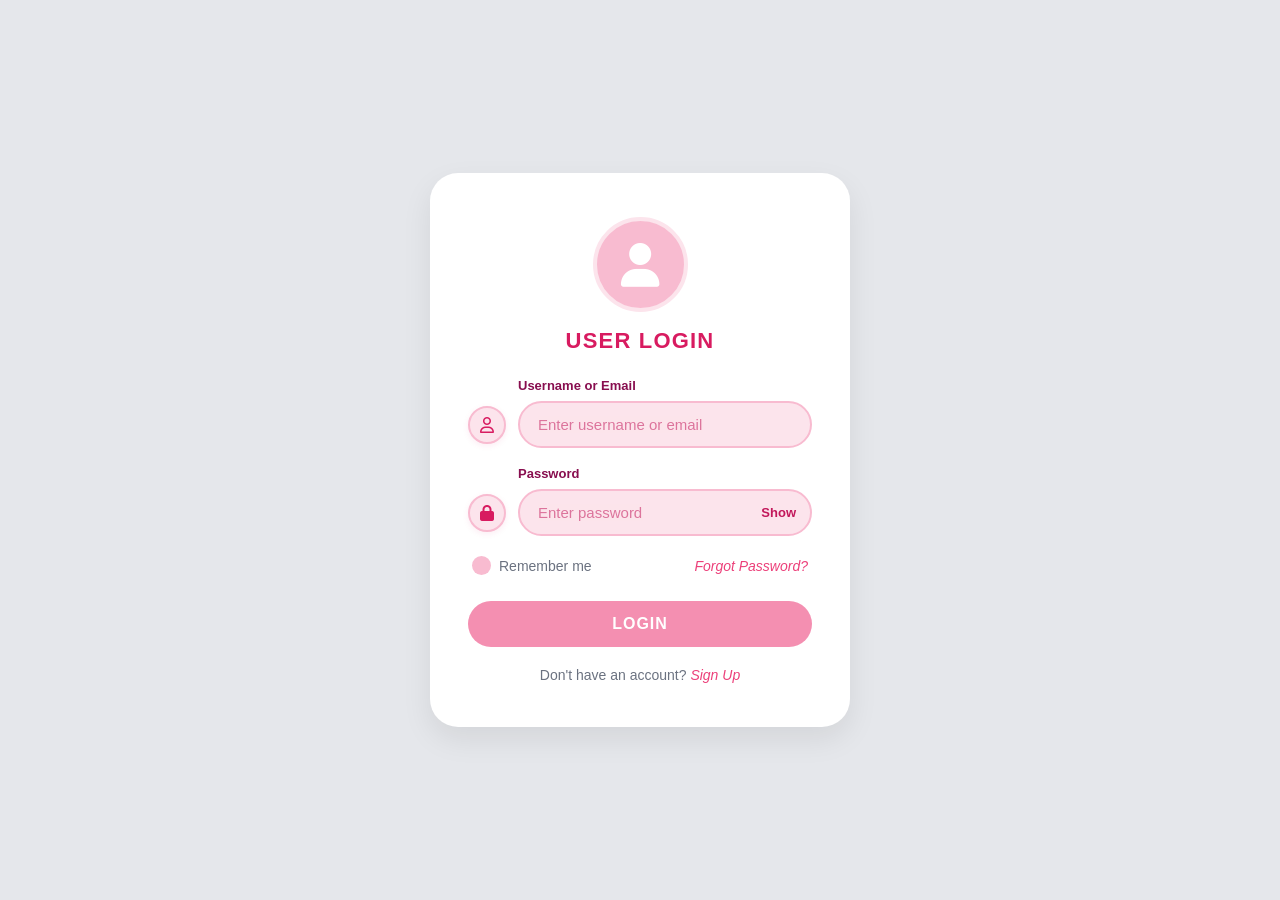
==== index.html @ e3a0d7b6 "Initial commit" ====
<!DOCTYPE html>
<head>
  <meta charset="UTF-8">
  <meta name="viewport" content="width=device-width, initial-scale=1.0">
  <title>Login & Sign Up</title>
  <link rel="stylesheet" href="style.css">
  <link rel="stylesheet" href="https://cdnjs.cloudflare.com/ajax/libs/font-awesome/6.4.0/css/all.min.css">
</head>
<body>

  <div class="login-container">
    
    <div class="avatar-circle">
      <i id="avatarIcon" class="fa-solid fa-user"></i>
    </div>

    <h2 id="formTitle">USER LOGIN</h2>

    <div id="alert" class="alert hidden"></div>

    <form id="authForm" novalidate>
      
      <div class="input-group">
        <label for="email">Username or Email</label>
        <div class="input-row">
          <div class="icon-circle">
            <i class="fa-regular fa-user side-icon"></i>
          </div>
          <div class="input-wrapper">
            <input type="text" id="email" name="email" placeholder="Enter username or email">
          </div>
        </div>
      </div>

      <div class="input-group">
        <label for="password">Password</label>
        <div class="input-row">
          <div class="icon-circle">
            <i class="fa-solid fa-lock side-icon"></i>
          </div>
          <div class="input-wrapper password-wrapper">
            <input type="password" id="password" name="password" placeholder="Enter password">
            <button type="button" class="toggle-btn" data-target="password">Show</button>
          </div>
        </div>
      </div>

      <div class="input-group hidden" id="confirmPasswordGroup">
        <label for="confirmPassword">Confirm Password</label>
        <div class="input-row">
          <div class="icon-circle">
            <i class="fa-solid fa-shield-halved side-icon"></i>
          </div>
          <div class="input-wrapper password-wrapper">
            <input type="password" id="confirmPassword" name="confirmPassword" placeholder="Re-enter your password">
            <button type="button" class="toggle-btn" data-target="confirmPassword">Show</button>
          </div>
        </div>
      </div>

      <div class="form-actions" id="loginActions">
        <label class="remember-me">
          <input type="checkbox" id="remember">
          <span>Remember me</span>
        </label>
        <a href="#" id="forgotPassword" class="forgot-pass">Forgot Password?</a>
      </div>

      <button type="submit" id="submitBtn" class="submit-btn">LOGIN</button>

      <div class="signup-footer">
        <span id="toggleText">Don't have an account?</span> 
        <a href="#" id="switchAuthMode" class="forgot-pass">Sign Up</a>
      </div>

    </form>
  </div>

  <script src="script.js"></script>
</body>
</html>
---- style.css ----
* {
  box-sizing: border-box;
  margin: 0;
  padding: 0;
  font-family: -apple-system, BlinkMacSystemFont, "Segoe UI", Roboto, Helvetica, Arial, sans-serif;
}

body {
  background-color: #e5e7eb;
  display: flex;
  justify-content: center;
  align-items: center;
  min-height: 100vh;
  padding: 24px;
}

.login-container {
  background: #ffffff;
  padding: 44px 38px;
  border-radius: 28px;
  box-shadow: 0 12px 30px rgba(0, 0, 0, 0.08);
  width: 100%;
  max-width: 420px;
  text-align: center;
}

.avatar-circle {
  width: 95px;
  height: 95px;
  background-color: #f8bbd0;
  border-radius: 50%;
  display: flex;
  align-items: center;
  justify-content: center;
  margin: 0 auto 16px auto;
  border: 4px solid #fce4ec;
  color: #ffffff;
  font-size: 44px;
}

h2 {
  color: #d81b60;
  font-size: 22px;
  font-weight: 700;
  letter-spacing: 1.2px;
  margin-bottom: 24px;
}

.input-group {
  text-align: left;
  margin-bottom: 18px;
}

.input-group label {
  display: block;
  font-size: 13px;
  font-weight: 600;
  color: #880e4f;
  margin-bottom: 8px;
  margin-left: 50px;
}

.input-row {
  display: flex;
  align-items: center;
  gap: 12px;
}

.icon-circle {
  width: 38px;
  height: 38px;
  background-color: #fce4ec;
  border: 2px solid #f8bbd0;
  border-radius: 50%;
  display: flex;
  align-items: center;
  justify-content: center;
  flex-shrink: 0;
  box-shadow: 0 2px 6px rgba(216, 27, 96, 0.08);
}

.side-icon {
  font-size: 16px;
  color: #d81b60;
}

.input-wrapper {
  flex: 1;
  position: relative;
}

input[type="text"],
input[type="password"] {
  width: 100%;
  padding: 13px 18px;
  background-color: #fce4ec;
  border: 2px solid #f8bbd0;
  border-radius: 30px;
  font-size: 15px;
  color: #880e4f;
  outline: none;
  transition: all 0.2s ease;
}

input[type="text"]::placeholder,
input[type="password"]::placeholder {
  color: #c2185b;
  opacity: 0.55;
}

input[type="text"]:focus,
input[type="password"]:focus {
  background-color: #ffffff;
  border-color: #ec407a;
  box-shadow: 0 0 0 3px rgba(236, 64, 122, 0.15);
}

.password-wrapper {
  display: flex;
  align-items: center;
}

.toggle-btn {
  position: absolute;
  right: 16px;
  background: none;
  border: none;
  color: #c2185b;
  font-size: 13px;
  font-weight: 600;
  cursor: pointer;
}

.form-actions {
  display: flex;
  justify-content: space-between;
  align-items: center;
  font-size: 14px;
  margin: 20px 0 26px 0;
  padding: 0 4px;
}

.remember-me {
  display: flex;
  align-items: center;
  gap: 8px;
  cursor: pointer;
  color: #6b7280;
}

.remember-me input[type="checkbox"] {
  appearance: none;
  width: 19px;
  height: 19px;
  background-color: #f8bbd0;
  border-radius: 50%;
  display: flex;
  align-items: center;
  justify-content: center;
  cursor: pointer;
}

.remember-me input[type="checkbox"]:checked {
  background-color: #ec407a;
}

.remember-me input[type="checkbox"]:checked::after {
  content: '\2713';
  color: white;
  font-size: 12px;
  font-weight: bold;
}

.forgot-pass {
  color: #ec407a;
  text-decoration: none;
  font-style: italic;
}

.forgot-pass:hover {
  text-decoration: underline;
}

.submit-btn {
  width: 100%;
  padding: 14px;
  background-color: #f48fb1;
  color: white;
  border: none;
  border-radius: 30px;
  font-size: 16px;
  font-weight: 700;
  letter-spacing: 1px;
  cursor: pointer;
  transition: background-color 0.2s ease, transform 0.1s ease;
}

.submit-btn:hover {
  background-color: #ec407a;
  transform: translateY(-1px);
}

.submit-btn:disabled {
  background-color: #f8bbd0;
  cursor: not-allowed;
}

.signup-footer {
  margin-top: 20px;
  font-size: 14px;
  color: #6b7280;
  text-align: center;
}

.alert {
  padding: 12px 16px;
  border-radius: 20px;
  font-size: 14px;
  margin-bottom: 20px;
  text-align: center;
  font-weight: 500;
}

.alert.error {
  background-color: #fef2f2;
  color: #991b1b;
  border: 1px solid #fecaca;
}

.alert.success {
  background-color: #f0fdf4;
  color: #166534;
  border: 1px solid #bbf7d0;
}

.hidden {
  display: none !important;
}
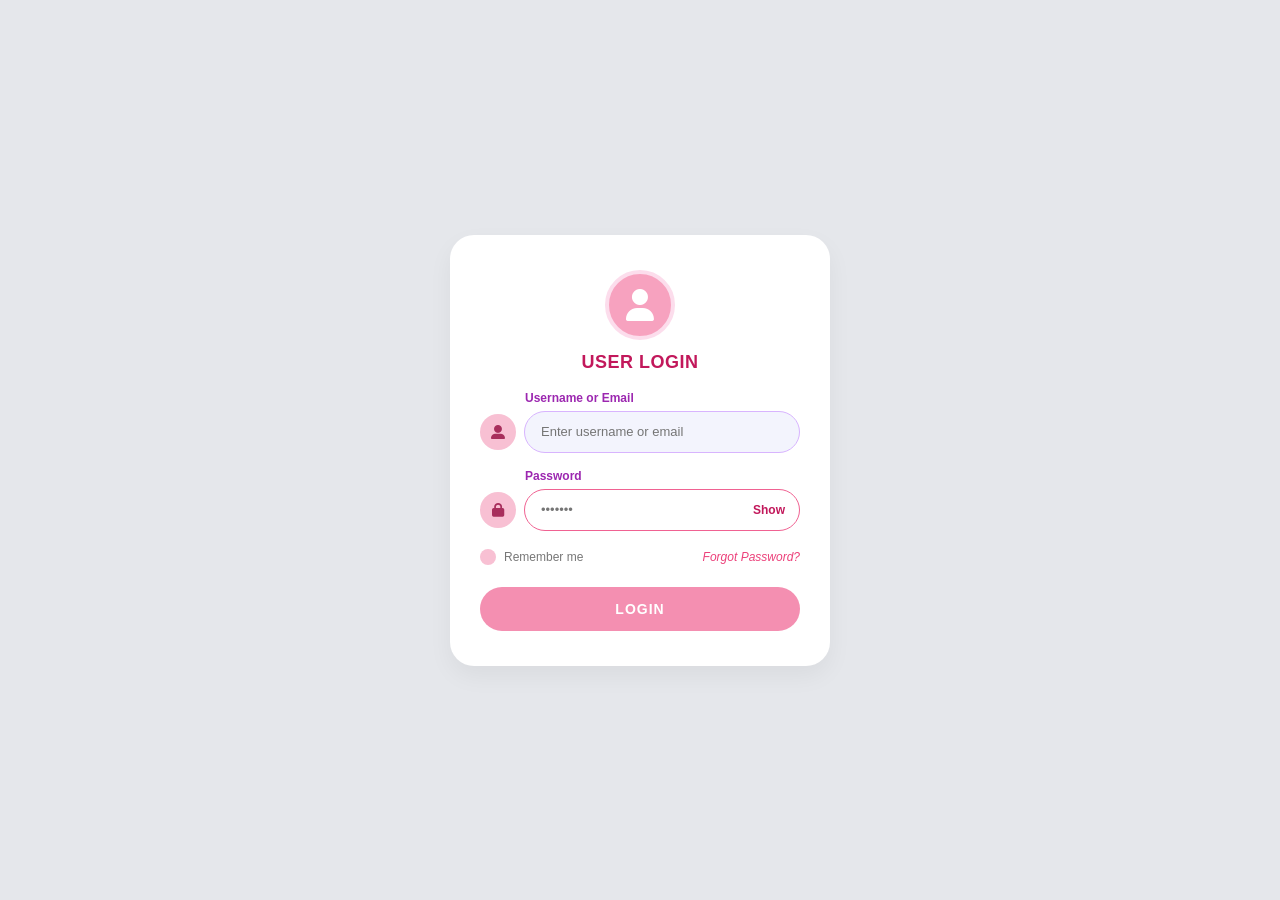
==== commit 7dfea4c3: "Updated website files" ====
--- a/index.html
+++ b/index.html
@@ -1,81 +1,70 @@
 <!DOCTYPE html>
+<html lang="en">
 <head>
-  <meta charset="UTF-8">
-  <meta name="viewport" content="width=device-width, initial-scale=1.0">
-  <title>Login & Sign Up</title>
-  <link rel="stylesheet" href="style.css">
-  <link rel="stylesheet" href="https://cdnjs.cloudflare.com/ajax/libs/font-awesome/6.4.0/css/all.min.css">
+    <meta charset="UTF-8">
+    <meta name="viewport" content="width=device-width, initial-scale=1.0">
+    <title>User Login</title>
+    <link rel="stylesheet" href="style.css">
+    <!-- FontAwesome Icons -->
+    <link rel="stylesheet" href="https://cdnjs.cloudflare.com/ajax/libs/font-awesome/6.4.0/css/all.min.css">
 </head>
 <body>
 
-  <div class="login-container">
-    
-    <div class="avatar-circle">
-      <i id="avatarIcon" class="fa-solid fa-user"></i>
+    <div class="login-card">
+        <!-- Top Avatar Icon -->
+        <div class="avatar-container">
+            <div class="avatar-circle">
+                <i class="fa-solid fa-user"></i>
+            </div>
+        </div>
+
+        <h2 class="title">USER LOGIN</h2>
+
+        <!-- Error Message Banner -->
+        <div id="errorMessage" class="error-banner"></div>
+
+        <!-- Login Form -->
+        <form id="loginForm">
+            <!-- Username / Email Field -->
+            <div class="field-wrapper">
+                <label for="email">Username or Email</label>
+                <div class="input-container">
+                    <div class="input-icon">
+                        <i class="fa-solid fa-user-large"></i>
+                    </div>
+                    <input type="text" id="email" placeholder="Enter username or email" required>
+                </div>
+            </div>
+
+            <!-- Password Field -->
+            <div class="field-wrapper">
+                <label for="password">Password</label>
+                <div class="input-container">
+                    <div class="input-icon">
+                        <i class="fa-solid fa-lock"></i>
+                    </div>
+                    <div class="password-input-box">
+                        <input type="password" id="password" placeholder="•••••••" required>
+                        <span id="togglePassword" class="show-btn">Show</span>
+                    </div>
+                </div>
+            </div>
+
+            <!-- Options Row -->
+            <div class="options-row">
+                <label class="remember-me">
+                    <input type="checkbox" id="rememberMe">
+                    <span class="custom-checkbox"></span>
+                    Remember me
+                </label>
+                <a href="#" class="forgot-link">Forgot Password?</a>
+            </div>
+
+            <!-- Login Button -->
+            <button type="submit" class="login-btn">LOGIN</button>
+        </form>
     </div>
 
-    <h2 id="formTitle">USER LOGIN</h2>
-
-    <div id="alert" class="alert hidden"></div>
-
-    <form id="authForm" novalidate>
-      
-      <div class="input-group">
-        <label for="email">Username or Email</label>
-        <div class="input-row">
-          <div class="icon-circle">
-            <i class="fa-regular fa-user side-icon"></i>
-          </div>
-          <div class="input-wrapper">
-            <input type="text" id="email" name="email" placeholder="Enter username or email">
-          </div>
-        </div>
-      </div>
-
-      <div class="input-group">
-        <label for="password">Password</label>
-        <div class="input-row">
-          <div class="icon-circle">
-            <i class="fa-solid fa-lock side-icon"></i>
-          </div>
-          <div class="input-wrapper password-wrapper">
-            <input type="password" id="password" name="password" placeholder="Enter password">
-            <button type="button" class="toggle-btn" data-target="password">Show</button>
-          </div>
-        </div>
-      </div>
-
-      <div class="input-group hidden" id="confirmPasswordGroup">
-        <label for="confirmPassword">Confirm Password</label>
-        <div class="input-row">
-          <div class="icon-circle">
-            <i class="fa-solid fa-shield-halved side-icon"></i>
-          </div>
-          <div class="input-wrapper password-wrapper">
-            <input type="password" id="confirmPassword" name="confirmPassword" placeholder="Re-enter your password">
-            <button type="button" class="toggle-btn" data-target="confirmPassword">Show</button>
-          </div>
-        </div>
-      </div>
-
-      <div class="form-actions" id="loginActions">
-        <label class="remember-me">
-          <input type="checkbox" id="remember">
-          <span>Remember me</span>
-        </label>
-        <a href="#" id="forgotPassword" class="forgot-pass">Forgot Password?</a>
-      </div>
-
-      <button type="submit" id="submitBtn" class="submit-btn">LOGIN</button>
-
-      <div class="signup-footer">
-        <span id="toggleText">Don't have an account?</span> 
-        <a href="#" id="switchAuthMode" class="forgot-pass">Sign Up</a>
-      </div>
-
-    </form>
-  </div>
-
-  <script src="script.js"></script>
+    <script src="script.js"></script>
 </body>
 </html>
--- a/style.css
+++ b/style.css
@@ -1,238 +1,217 @@
 * {
-  box-sizing: border-box;
-  margin: 0;
-  padding: 0;
-  font-family: -apple-system, BlinkMacSystemFont, "Segoe UI", Roboto, Helvetica, Arial, sans-serif;
+    margin: 0;
+    padding: 0;
+    box-sizing: border-box;
+    font-family: 'Segoe UI', Arial, sans-serif;
 }
 
 body {
-  background-color: #e5e7eb;
-  display: flex;
-  justify-content: center;
-  align-items: center;
-  min-height: 100vh;
-  padding: 24px;
-}
-
-.login-container {
-  background: #ffffff;
-  padding: 44px 38px;
-  border-radius: 28px;
-  box-shadow: 0 12px 30px rgba(0, 0, 0, 0.08);
-  width: 100%;
-  max-width: 420px;
-  text-align: center;
+    background-color: #e5e7eb;
+    display: flex;
+    justify-content: center;
+    align-items: center;
+    min-height: 100vh;
+    padding: 20px;
+}
+
+/* Card Container */
+.login-card {
+    background: #ffffff;
+    width: 100%;
+    max-width: 380px;
+    padding: 35px 30px;
+    border-radius: 24px;
+    box-shadow: 0 10px 25px rgba(0, 0, 0, 0.05);
+    display: flex;
+    flex-direction: column;
+    align-items: center;
+}
+
+/* Avatar Header */
+.avatar-container {
+    margin-bottom: 12px;
 }
 
 .avatar-circle {
-  width: 95px;
-  height: 95px;
-  background-color: #f8bbd0;
-  border-radius: 50%;
-  display: flex;
-  align-items: center;
-  justify-content: center;
-  margin: 0 auto 16px auto;
-  border: 4px solid #fce4ec;
-  color: #ffffff;
-  font-size: 44px;
-}
-
-h2 {
-  color: #d81b60;
-  font-size: 22px;
-  font-weight: 700;
-  letter-spacing: 1.2px;
-  margin-bottom: 24px;
-}
-
-.input-group {
-  text-align: left;
-  margin-bottom: 18px;
-}
-
-.input-group label {
-  display: block;
-  font-size: 13px;
-  font-weight: 600;
-  color: #880e4f;
-  margin-bottom: 8px;
-  margin-left: 50px;
-}
-
-.input-row {
-  display: flex;
-  align-items: center;
-  gap: 12px;
-}
-
-.icon-circle {
-  width: 38px;
-  height: 38px;
-  background-color: #fce4ec;
-  border: 2px solid #f8bbd0;
-  border-radius: 50%;
-  display: flex;
-  align-items: center;
-  justify-content: center;
-  flex-shrink: 0;
-  box-shadow: 0 2px 6px rgba(216, 27, 96, 0.08);
-}
-
-.side-icon {
-  font-size: 16px;
-  color: #d81b60;
-}
-
-.input-wrapper {
-  flex: 1;
-  position: relative;
-}
-
-input[type="text"],
-input[type="password"] {
-  width: 100%;
-  padding: 13px 18px;
-  background-color: #fce4ec;
-  border: 2px solid #f8bbd0;
-  border-radius: 30px;
-  font-size: 15px;
-  color: #880e4f;
-  outline: none;
-  transition: all 0.2s ease;
-}
-
-input[type="text"]::placeholder,
-input[type="password"]::placeholder {
-  color: #c2185b;
-  opacity: 0.55;
-}
-
-input[type="text"]:focus,
-input[type="password"]:focus {
-  background-color: #ffffff;
-  border-color: #ec407a;
-  box-shadow: 0 0 0 3px rgba(236, 64, 122, 0.15);
-}
-
-.password-wrapper {
-  display: flex;
-  align-items: center;
-}
-
-.toggle-btn {
-  position: absolute;
-  right: 16px;
-  background: none;
-  border: none;
-  color: #c2185b;
-  font-size: 13px;
-  font-weight: 600;
-  cursor: pointer;
-}
-
-.form-actions {
-  display: flex;
-  justify-content: space-between;
-  align-items: center;
-  font-size: 14px;
-  margin: 20px 0 26px 0;
-  padding: 0 4px;
+    width: 70px;
+    height: 70px;
+    background-color: #f7a2bf;
+    border: 4px solid #fcddec;
+    border-radius: 50%;
+    display: flex;
+    justify-content: center;
+    align-items: center;
+    color: #ffffff;
+    font-size: 32px;
+}
+
+/* Title */
+.title {
+    color: #c2185b;
+    font-size: 18px;
+    font-weight: 700;
+    letter-spacing: 0.5px;
+    margin-bottom: 18px;
+    text-transform: uppercase;
+}
+
+/* Error Banner */
+.error-banner {
+    width: 100%;
+    background-color: #fdf2f2;
+    color: #a94442;
+    border: 1px solid #f8d7da;
+    border-radius: 20px;
+    padding: 10px 15px;
+    font-size: 12px;
+    text-align: center;
+    margin-bottom: 18px;
+    display: none; /* Hidden by default */
+}
+
+/* Form Styling */
+#loginForm {
+    width: 100%;
+}
+
+.field-wrapper {
+    margin-bottom: 16px;
+}
+
+.field-wrapper label {
+    display: block;
+    font-size: 12px;
+    font-weight: 600;
+    color: #9c27b0;
+    margin-bottom: 6px;
+    margin-left: 45px;
+}
+
+.input-container {
+    display: flex;
+    align-items: center;
+    gap: 8px;
+}
+
+.input-icon {
+    width: 36px;
+    height: 36px;
+    background-color: #f8c0d3;
+    color: #a82e5c;
+    border-radius: 50%;
+    display: flex;
+    justify-content: center;
+    align-items: center;
+    font-size: 14px;
+    flex-shrink: 0;
+}
+
+.password-input-box,
+.input-container input[type="text"] {
+    flex-grow: 1;
+    height: 42px;
+    background-color: #f3f4fd;
+    border: 1.5px solid #d8b4fe;
+    border-radius: 22px;
+    padding: 0 16px;
+    font-size: 13px;
+    color: #333333;
+    outline: none;
+    transition: all 0.2s ease;
+}
+
+.input-container input[type="text"]:focus,
+.password-input-box:focus-within {
+    border-color: #e91e63;
+    background-color: #ffffff;
+}
+
+.password-input-box {
+    display: flex;
+    align-items: center;
+    justify-content: space-between;
+    padding-right: 14px;
+    background-color: #ffffff;
+    border-color: #f06292;
+}
+
+.password-input-box input {
+    border: none;
+    background: transparent;
+    outline: none;
+    width: 100%;
+    font-size: 13px;
+    color: #333;
+}
+
+.show-btn {
+    font-size: 12px;
+    color: #c2185b;
+    font-weight: 600;
+    cursor: pointer;
+    user-select: none;
+    margin-left: 6px;
+}
+
+/* Options Row (Remember me & Forgot Password) */
+.options-row {
+    display: flex;
+    justify-content: space-between;
+    align-items: center;
+    margin: 18px 0 22px 0;
+    font-size: 12px;
 }
 
 .remember-me {
-  display: flex;
-  align-items: center;
-  gap: 8px;
-  cursor: pointer;
-  color: #6b7280;
-}
-
-.remember-me input[type="checkbox"] {
-  appearance: none;
-  width: 19px;
-  height: 19px;
-  background-color: #f8bbd0;
-  border-radius: 50%;
-  display: flex;
-  align-items: center;
-  justify-content: center;
-  cursor: pointer;
-}
-
-.remember-me input[type="checkbox"]:checked {
-  background-color: #ec407a;
-}
-
-.remember-me input[type="checkbox"]:checked::after {
-  content: '\2713';
-  color: white;
-  font-size: 12px;
-  font-weight: bold;
-}
-
-.forgot-pass {
-  color: #ec407a;
-  text-decoration: none;
-  font-style: italic;
-}
-
-.forgot-pass:hover {
-  text-decoration: underline;
-}
-
-.submit-btn {
-  width: 100%;
-  padding: 14px;
-  background-color: #f48fb1;
-  color: white;
-  border: none;
-  border-radius: 30px;
-  font-size: 16px;
-  font-weight: 700;
-  letter-spacing: 1px;
-  cursor: pointer;
-  transition: background-color 0.2s ease, transform 0.1s ease;
-}
-
-.submit-btn:hover {
-  background-color: #ec407a;
-  transform: translateY(-1px);
-}
-
-.submit-btn:disabled {
-  background-color: #f8bbd0;
-  cursor: not-allowed;
-}
-
-.signup-footer {
-  margin-top: 20px;
-  font-size: 14px;
-  color: #6b7280;
-  text-align: center;
-}
-
-.alert {
-  padding: 12px 16px;
-  border-radius: 20px;
-  font-size: 14px;
-  margin-bottom: 20px;
-  text-align: center;
-  font-weight: 500;
-}
-
-.alert.error {
-  background-color: #fef2f2;
-  color: #991b1b;
-  border: 1px solid #fecaca;
-}
-
-.alert.success {
-  background-color: #f0fdf4;
-  color: #166534;
-  border: 1px solid #bbf7d0;
-}
-
-.hidden {
-  display: none !important;
+    display: flex;
+    align-items: center;
+    color: #777777;
+    cursor: pointer;
+}
+
+.remember-me input {
+    display: none;
+}
+
+.custom-checkbox {
+    width: 16px;
+    height: 16px;
+    background-color: #f8c0d3;
+    border-radius: 50%;
+    margin-right: 8px;
+    display: inline-block;
+    transition: background 0.2s;
+}
+
+.remember-me input:checked + .custom-checkbox {
+    background-color: #e91e63;
+}
+
+.forgot-link {
+    color: #ec407a;
+    font-style: italic;
+    text-decoration: none;
+}
+
+.forgot-link:hover {
+    text-decoration: underline;
+}
+
+/* Submit Button */
+.login-btn {
+    width: 100%;
+    height: 44px;
+    background-color: #f48fb1;
+    color: #ffffff;
+    border: none;
+    border-radius: 22px;
+    font-size: 14px;
+    font-weight: 700;
+    letter-spacing: 1px;
+    cursor: pointer;
+    transition: background-color 0.2s;
+}
+
+.login-btn:hover {
+    background-color: #ec407a;
 }
